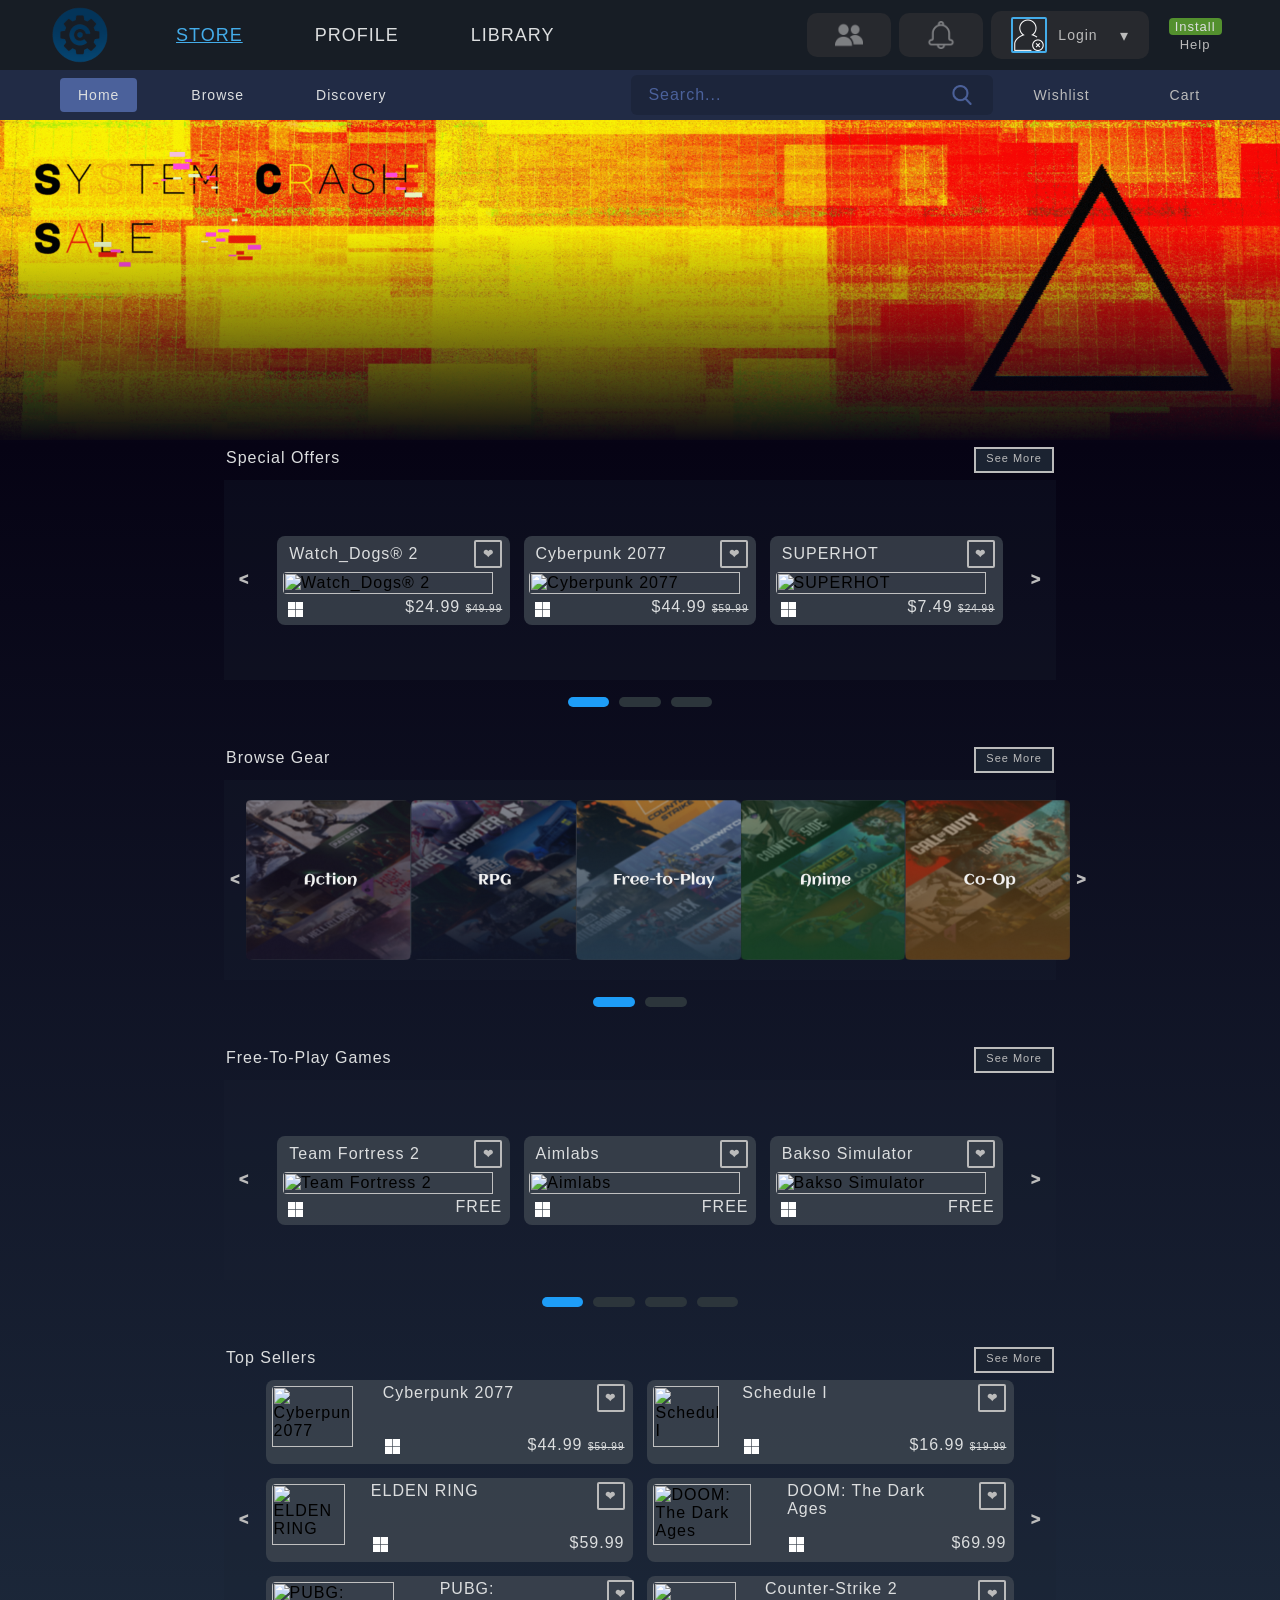
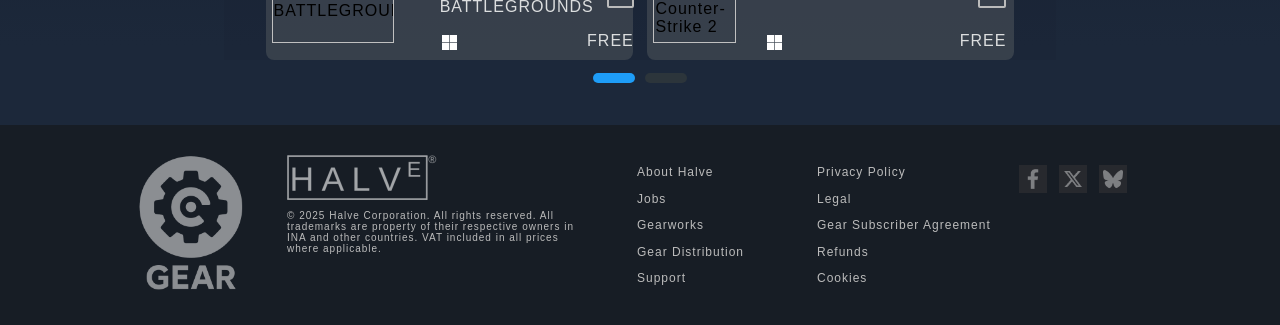
==== Gear-unfinished/index.html @ 1a7c44cd "fixed the directories for deployment" ====
<html lang="en">
<head>
    <meta charset="UTF-8">
    <meta name="viewport" content="width=device-width, initial-scale=1.0">
    <link rel="stylesheet" href="css/style.css">
    <link rel="shortcut icon" href="Assets/gear_logo.png" type="image/png">
    <title>Gear - Home</title>
</head>
<body>
    <section id="general">
        <div id="navbar">
            <!-- navbar-left -->
            <div id="navbar-left">
                <img src="Assets/gear_logo.png" alt="Gear" id="logo">
                <a href="main.html" id="active">STORE</a>
                <a href="profile.html">PROFILE</a>
                <a href="library.html">LIBRARY</a>
            </div>
            <!-- navbar-right -->
            <div id="navbar-right">
                <div class="img-background">
                    <img src="Assets/friends.png" alt="friend" id="fren">
                </div>
                <div class="noti-background">
                    <img src="Assets/notification.png" alt="friend" class="noti first_image">
                    <img src="Assets/notification_1.png" alt="friend" class="noti second_image">
                </div>
                <div id="user-menu">
                    <div class="user-background">
                        <img src="Assets/user-not-found.png" alt="Profile" class="profile-img">
                        <span class="username">Login</span>
                        <span class="balance"></span>
                        <span class="dropdown-icon">▾</span>
                    </div>
                    <div class="dropdown-button hidden">
                        <button id="logout-btn">Logout</button>
                    </div>
                </div>
                <div id="other-nav">
                    <a href="https://cdn.fastly.steamstatic.com/client/installer/SteamSetup.exe" id="install">Install</a>
                    <a href="https://help.steampowered.com/en/" id="help">Help</a>
                </div>
            </div>
        </div>
        <!-- below-navbar -->
        <div id="below-navbar">
            <!-- below-navbar-left -->
            <div id="below-navbar-left">
                <a href="main.html" class="bnl-block" id="active-subpage">Home</a>
                <a href="main.html#browse" class="bnl-block" >Browse</a>
                <a href="" class="bnl-block" >Discovery</a>
            </div>
            <!-- below-navbar-right -->
            <div id="below-navbar-right">
                <div class="search-bar">
                    <input type="text" id="search-input" placeholder="Search...">
                    <button id="search-button">
                        <img src="Assets/search.png" alt="Search">
                    </button>
                </div>
                <a href="wishlist.html">Wishlist</a>
                <a href="cart.html">Cart</a>
            </div>
        </div>
        <div id="sale-background">
            <img src="Assets/gear-sale-bg.gif" alt="Sale" id="sale-gif">
        </div>
        <div id="fade"></div>
        <div id="store-body">
            <div class="store-block" id="special">
                <div class="store-head">
                    <span>Special Offers</span>
                    <a href="">See More</a>
                </div>
                <div class="store-carousel">
                    <button><</button>
                    <!-- <div class="carousel-block-1">
                        <div class="game-header">
                            <span>Watch_Dogs® 2</span>
                            <button aria-label="Add to wishlist">❤︎</button>
                        </div>
                        <div class="game-image">
                            <img src="../Assets/Games/game-1.png" alt="Watch Dogs 2">
                        </div>
                        <div class="game-description">
                            <p>Welcome to San Francisco. Play as Marcus, a brilliant young hacker, and join the most notorious hacker group, DedSec. Your objective: execute the biggest hack of history.</p>
                        </div>
                        <div class="game-footer">
                            <img src="../Assets/icon_platform_win.png" alt="Windows">
                            <div class="price">
                                <span id="final-price">$24.99</span>
                                <span id="normal-price">$49.99</span>
                            </div>
                        </div>
                    </div>
                    <div class="carousel-block-1">
                        <div class="game-header">
                            <span>Cyberpunk 2077</span>
                            <button aria-label="Add to wishlist">❤︎</button>
                        </div>
                        <div class="game-image">
                            <img src="../Assets/Games/game-2.jpg" alt="Cyberpunk 2077">
                        </div>
                        <div class="game-description">
                            <p>Cyberpunk 2077 is an open-world, action-adventure RPG set in the dark future of Night City — a dangerous megalopolis obsessed with power, glamor, and ceaseless body modification.</p>
                        </div>
                        <div class="game-footer">
                            <img src="../Assets/icon_platform_win.png" alt="Windows">
                            <div class="price">
                                <span id="final-price">$44.99</span>
                                <span id="normal-price">$59.99</span>
                            </div>
                        </div>
                    </div>
                    <div class="carousel-block-1">
                        <div class="game-header">
                            <span>SUPERHOT</span>
                            <button aria-label="Add to wishlist">❤︎</button>
                        </div>
                        <div class="game-image">
                            <img src="../Assets/Games/game-3.jpg" alt="SUPERHOT">
                        </div>
                        <div class="game-description">
                            <p>SUPERHOT is the smash-hit FPS where time moves only when you move. No regenerating health bars. No conveniently placed ammo drops. It's you, alone, outnumbered and outgunned. Snatch weapons from fallen enemies to shoot, slice and dodge through a truly cinematic hurricane of slow-motion bullets.</p>
                        </div>
                        <div class="game-footer">
                            <img src="../Assets/icon_platform_win.png" alt="Windows">
                            <div class="price">
                                <span id="final-price">$7.49</span>
                                <span id="normal-price">$24.99</span>
                            </div>
                        </div>
                    </div> -->
                    <button>></button>
                </div>
                <div class="store-carousel-page">
                    <!-- <div class="carousel-button-1 active-button"></div>
                    <div class="carousel-button-1"></div>
                    <div class="carousel-button-1"></div>
                    <div class="carousel-button-1"></div> -->
                </div>
            </div>

            <div class="store-block" id="browse">
                <div class="store-head">
                    <span>Browse Gear</span>
                    <a href="">See More</a>
                </div>
                <div class="store-carousel">
                    <button><</button>
                    <div class="carousel-block-2">
                        <img src="Assets/Categories/category-0.png" alt="Action">
                    </div>
                    <div class="carousel-block-2">
                        <img src="Assets/Categories/category-1.png" alt="RPG">
                    </div>
                    <div class="carousel-block-2">
                        <img src="Assets/Categories/category-2.png" alt="Free-To-Play">
                    </div>
                    <div class="carousel-block-2">
                        <img src="Assets/Categories/category-3.png" alt="Anime">
                    </div>
                    <div class="carousel-block-2">
                        <img src="Assets/Categories/category-4.png" alt="Multiplayer">
                    </div>
                    <button>></button>
                </div>
                <div class="store-carousel-page">
                    <div class="carousel-button-2 active-button"></div>
                    <div class="carousel-button-2"></div>
                </div>
            </div>

            <div class="store-block" id="f2p">
                <div class="store-head">
                    <span>Free-To-Play Games</span>
                    <a href="">See More</a>
                </div>
                <div class="store-carousel">
                    <button><</button>
                    <!-- <div class="carousel-block-3">
                        <div class="game-header">
                            <span>Team Fortress 2</span>
                            <button aria-label="Add to wishlist">❤︎</button>
                        </div>
                        <div class="game-image">
                            <img src="../Assets/FTPGames/ftpgame-1.png" alt="Team Fortress 2">
                        </div>
                        <div class="game-description">
                            <p>Nine distinct classes provide a broad range of tactical abilities and personalities. Constantly updated with new game modes, maps, equipment and, most importantly, hats!</p>
                        </div>
                        <div class="game-footer">
                            <img src="../Assets/icon_platform_win.png" alt="Windows">
                            <span class="free">FREE</span>
                        </div>
                    </div>
                    <div class="carousel-block-3">
                        <div class="game-header">
                            <span>Aimlabs</span>
                            <button aria-label="Add to wishlist">❤︎</button>
                        </div>
                        <div class="game-image">
                            <img src="../Assets/FTPGames/ftpgame-2.jpg" alt="Aimlabs">
                        </div>
                        <div class="game-description">
                            <p>Aimlabs is the aim trainer of choice for over 40 Million players, from beginners to esports pros. Our unique aim analysis optimizes your gameplay, targets your weaknesses & builds key skills for any FPS game! Time to warm up with our unlimited scenarios & rank up in-game!</p>
                        </div>
                        <div class="game-footer">
                            <img src="../Assets/icon_platform_win.png" alt="Windows">
                            <span class="free">FREE</span>
                        </div>
                    </div>
                    <div class="carousel-block-3">
                        <div class="game-header">
                            <span>Bakso Simulator</span>
                            <button aria-label="Add to wishlist">❤︎</button>
                        </div>
                        <div class="game-image">
                            <img src="../Assets/FTPGames/ftpgame-3.jpg" alt="Bakso Simulator">
                        </div>
                        <div class="game-description">
                            <p>Run your own bakso stall, serve customers, and grow your business in this quirky Indonesian street food simulator. Upgrade your shop and manage the staff to create the most successful bakso business in this world!</p>
                        </div>
                        <div class="game-footer">
                            <img src="../Assets/icon_platform_win.png" alt="Windows">
                            <span class="free">FREE</span>
                        </div>
                    </div> -->
                    <button>></button>
                </div>
                <div class="store-carousel-page">
                    <!-- <div class="carousel-button-3 active-button"></div>
                    <div class="carousel-button-3"></div>
                    <div class="carousel-button-3"></div>
                    <div class="carousel-button-3"></div> -->
                </div>
            </div>

            <div class="store-block" id="top">
                <div class="store-head">
                    <span>Top Sellers</span>
                    <a href="">See More</a>
                </div>
                <div class="store-carousel-2">
                    <button><</button>
                    <div id="carousel-container">
                        <div class="carousel-layer">
                            <!-- <div class="carousel-block-4">
                                <div class="top-game-image">
                                    <img src="../Assets/Games/schedule1.jpg" alt="Schedule I">
                                </div>
                                <div class="top-game-description">
                                    <div class="top-game-header">
                                        <span>Schedule I</span>
                                        <button aria-label="Add to wishlist">❤︎</button>
                                    </div>
                                    <div class="top-game-footer">
                                        <img src="../Assets/icon_platform_win.png" alt="Windows">
                                        <div class="price">
                                            <span id="final-price">$16.99</span>
                                            <span id="normal-price">$19.99</span>
                                        </div>
                                    </div>
                                </div>
                            </div>
                            <div class="carousel-block-4">
                                <div class="top-game-image">
                                    <img src="../Assets/Games/eldenring.jpg" alt="Elden Ring">
                                </div>
                                <div class="top-game-description">
                                    <div class="top-game-header">
                                        <span>ELDEN RING</span>
                                        <button aria-label="Add to wishlist">❤︎</button>
                                    </div>
                                    <div class="top-game-footer">
                                        <img src="../Assets/icon_platform_win.png" alt="Windows">
                                        <div class="price">
                                            <span id="final-price">$59.99</span>
                                            <span id="normal-price"></span>
                                        </div>
                                    </div>
                                </div>
                            </div> -->
                        </div>
                        <div class="carousel-layer">
                            <!-- <div class="carousel-block-4">
                                <div class="top-game-image">
                                    <img src="../Assets/Games/doomthedarkages.jpg" alt="DOOM">
                                </div>
                                <div class="top-game-description">
                                    <div class="top-game-header">
                                        <span>DOOM: The Dark Ages</span>
                                        <button aria-label="Add to wishlist">❤︎</button>
                                    </div>
                                    <div class="top-game-footer">
                                        <img src="../Assets/icon_platform_win.png" alt="Windows">
                                        <div class="price">
                                            <span id="final-price">$69.99</span>
                                            <span id="normal-price"></span>
                                        </div>
                                    </div>
                                </div>
                            </div>
                            <div class="carousel-block-4">
                                <div class="top-game-image">
                                    <img src="../Assets/Games/pubgbattlegrounds.jpg" alt="PUBG">
                                </div>
                                <div class="top-game-description">
                                    <div class="top-game-header">
                                        <span>PUBG: BATTLEGROUNDS</span>
                                        <button aria-label="Add to wishlist">❤︎</button>
                                    </div>
                                    <div class="top-game-footer">
                                        <img src="../Assets/icon_platform_win.png" alt="Windows">
                                        <div class="price">
                                            <span id="final-price">FREE</span>
                                            <span id="normal-price"></span>
                                        </div>
                                    </div>
                                </div>
                            </div> -->
                        </div>
                        <div class="carousel-layer">
                            <!-- <div class="carousel-block-4">
                                <div class="top-game-image">
                                    <img src="../Assets/Games/counterstrike2.jpg" alt="CS2">
                                </div>
                                <div class="top-game-description">
                                    <div class="top-game-header">
                                        <span>Counter-Strike 2</span>
                                        <button aria-label="Add to wishlist">❤︎</button>
                                    </div>
                                    <div class="top-game-footer">
                                        <img src="../Assets/icon_platform_win.png" alt="Windows">
                                        <div class="price">
                                            <span id="final-price">FREE</span>
                                            <span id="normal-price"></span>
                                        </div>
                                    </div>
                                </div>
                            </div>
                            <div class="carousel-block-4">
                                <div class="top-game-image">
                                    <img src="../Assets/Games/helldivers2.jpg" alt="Helldivers">
                                </div>
                                <div class="top-game-description">
                                    <div class="top-game-header">
                                        <span>HELLDIVERS™ 2</span>
                                        <button aria-label="Add to wishlist">❤︎</button>
                                    </div>
                                    <div class="top-game-footer">
                                        <img src="../Assets/icon_platform_win.png" alt="Windows">
                                        <div class="price">
                                            <span id="final-price">$31.99</span>
                                            <span id="normal-price">$39.99</span>
                                        </div>
                                    </div>
                                </div>
                            </div> -->
                        </div>
                    </div>
                    <button>></button>
                </div>
                <div class="store-carousel-page">
                    <!-- <div class="carousel-button-4 active-button"></div>
                    <div class="carousel-button-4"></div> -->
                </div>
            </div>
        </div>
        <div id="footer">
            <img src="Assets/full-gear-logo-white.png" alt="Gear Logo" id="footer-logo">
            <div id="copyright-block">
                <img src="Assets/HALVe-logo.png" alt="Halve Copyright">
                <p>© 2025 Halve Corporation. All rights reserved. All trademarks are property of their respective owners in INA and other countries.
VAT included in all prices where applicable.</p>
            </div>
            <div class="links-list">
                <a href="https://www.valvesoftware.com/en/about" target="_blank" rel="noopener noreferrer">About Halve</a>
                <a href="https://www.valvesoftware.com/en/" target="_blank" rel="noopener noreferrer">Jobs</a>
                <a href="https://partner.steamgames.com/" target="_blank" rel="noopener noreferrer">Gearworks</a>
                <a href="https://partner.steamgames.com/steamdirect" target="_blank" rel="noopener noreferrer">Gear Distribution</a>
                <a href="https://help.steampowered.com/en/" target="_blank" rel="noopener noreferrer">Support</a>
            </div>
            <div class="links-list">
                <a href="https://store.steampowered.com/privacy_agreement/" target="_blank" rel="noopener noreferrer">Privacy Policy</a>
                <a href="https://store.steampowered.com/legal/" target="_blank" rel="noopener noreferrer">Legal</a>
                <a href="https://store.steampowered.com/subscriber_agreement/" target="_blank" rel="noopener noreferrer">Gear Subscriber Agreement</a>
                <a href="https://store.steampowered.com/steam_refunds/" target="_blank" rel="noopener noreferrer">Refunds</a>
                <a href="https://store.steampowered.com/account/cookiepreferences/" target="_blank" rel="noopener noreferrer">Cookies</a>
            </div>
            <div id="socials-list">
                <a href="http://www.facebook.com/Steam" target="_blank" rel="noopener noreferrer">
                    <div class="socials-button">
                        <img src="Assets/facebook-icon.png" alt="FB">
                    </div>
                </a>
                <a href="https://x.com/steam" target="_blank" rel="noopener noreferrer">
                    <div class="socials-button">
                        <img src="Assets/twitter-x-icon.png" alt="X">
                    </div>
                </a>
                <a href="https://bsky.app/profile/steampowered.com" target="_blank" rel="noopener noreferrer">
                    <div class="socials-button">
                        <img src="Assets/bluesky-icon.png" alt="bsky">
                    </div>
                </a>
            </div>
        </div>
    </section>
    <script src="js/script.js" defer></script>
    <script src="Database/database.js"></script>
</body>
</html>
---- Gear-unfinished/css/style.css ----
:root {
  --primary-blue: #1c283a;
  --secondary-blue: #171D25;
  --dark-blue: #060314;
  --primary-below-navbar: #212B45;
  --secondary-below-navbar: #4B619B;
  --hovered-below-navbar: #435ca2;
  --primary-text: #DCDEDF;
  --hovered-text: #FFFFFF;
  --active-text: #44ace9;
  --active-hovered-text: #1e9df7;
  --carousel-button: #2c353b;
  --active-carousel-button: #1e9df7;
  --primary-button-bg: #27292E;
  --segoe: 'Segoe UI', Tahoma, Geneva, Verdana, sans-serif;
  --franklin: 'Franklin Gothic', 'Arial Narrow', Arial, sans-serif;
}

* {
    font-family: var(--franklin);
    letter-spacing: 1px;
}

html {
  scroll-behavior: smooth;
}

#browse {
    scroll-margin-top: 100px;
}

span {
    color: var(--primary-text);
    font-family: var(--segoe);
}

body {
    background-color: var(--primary-blue);
    margin: 0px;
}

#navbar {
    display: flex;
    position: fixed;
    background-color: var(--secondary-blue);
    align-items: center;
    height: 70px;
    width: 100%;
    border: 0px;
    margin: 0px;
    padding-left: 24px;
    z-index: 2;
}

#logo {
    display: inline-block;
    width: 60px;
    height: 60px;
}

#navbar-left {
    display: flex;
    position: fixed; 
    width: 35%;
    height: auto;
    align-items: center;
    border: 0px;
    margin: 0px;
    margin-left: 2%;
}

#navbar-left a {
    color: var(--primary-text);
    text-decoration: none;
    font-size: 18px;
    margin-left: 60px;
    padding: 3px 6px;
    transition: color 0.3s ease, text-decoration 0.3s ease;
}

#navbar-left a:hover {
    color: var(--hovered-text);
}

#navbar-left #active {
    color: var(--active-text);
    text-decoration: underline;
    font-size: 18px;
    margin-left: 60px;
    padding: 3px 6px;
    transition: color 0.3s ease;
}

#navbar-left #active:hover {
    color: var(--active-hovered-text);
}

#navbar-right {
    display: flex;
    position: fixed;
    width: 35%;
    height: auto;
    align-items: center;
    justify-content: flex-end;
    margin-left: 57%;
    padding: 0 20px;
}

.img-background{
    display: flex;
    background-color: var(--primary-button-bg);
    padding: 8px 28px;
    margin-left: 8px;
    border-radius: 10px;
    align-items: center;
    justify-content: center;
    width: fit-content;
    height: fit-content;
    cursor: pointer;
}

.img-background:hover #fren {
    filter: brightness(0) invert(1) opacity(0.5);
}

#fren{
    display: inline-block;
    width: 28px;
    height: 28px;
    filter: brightness(0) invert(1) opacity(0.4);
    transition: filter 0.3s ease;
}

.noti-background{
    display: flex;
    position: relative;
    background-color: var(--primary-button-bg);
    padding: 22px 42px;
    margin-left: 8px;
    border-radius: 10px;
    align-items: center;
    justify-content: center;
    width: fit-content;
    height: fit-content;
    cursor: pointer;
}

.noti{
    position: absolute;
    display: inline-block;
    width: 28px;
    height: 28px;
    filter: brightness(0) invert(1) opacity(0.4);
    opacity: 0;
    transition: filter 0.3s ease, opacity 0.3s ease-in-out; 
}

.first_image {
    opacity: 1;
}

.noti-background:hover .first_image {
    opacity: 0;
    filter: brightness(0) invert(1) opacity(0.4);
}

.noti-background:hover .second_image {
    opacity: 1;
    filter: brightness(0) invert(1) opacity(0.5);
}

#noti:hover {
    content: url("../Assets/notification_1.png");
}

/* profile */
#user-menu {
    width: fit-content;
    display: flex;
}

.user-background{
    display: flex;
    background-color: var(--primary-button-bg);
    padding: 6px 20px;
    margin-left: 8px;
    border-radius: 10px;
    align-items: center;
    justify-content: center;
    width: fit-content;
    height: fit-content;
    cursor: pointer;
    z-index: 3;
}

.profile-img {
    width: 32px;
    height: 32px;
    border: solid;
    border-color: var(--active-text);
    border-width: 2px;
    border-radius: 2px;
    margin-right: 4px;
    transition: width 0.3s ease, height 0.3s ease, border-color 0.3s ease;
}

.username {
    margin: 7px;
    font-size: 14px;
    font-weight: 500;
    color: #bbbbbb;
    margin-right: 12px;
    transition: color 0.3s ease;
}

.balance {
    margin: 0;
    font-weight: 400;
    font-size: 11px;
    color: #bbbbbb;
    transition: color 0.3s ease;
}

.dropdown-icon {
    margin-left: auto;
    padding-left: 10px;
    font-size: 16px;
    color: #bbbbbb;
    cursor: pointer;
    transition: color 0.3s ease;
}

.dropdown-button {
  position: absolute;
  top: 100%;
  width: 30%;
  margin-left: 7px;
  margin-top: -5px;
  background-color: var(--primary-button-bg);
  padding: 10px;
  border-radius: 5px;
  z-index: 2;
  transition: all 0.3s ease;
}

.hidden {
    margin-top: -48px;
    opacity: 0;
}

.dropdown-button button {
  background-color: #ff4d4d;
  color: var(--primary-text);
  font-family: var(--franklin);
  width: 100%;
  border: none;
  padding: 8px 12px;
  border-radius: 4px;
  cursor: pointer;
  transition: all 0.3s ease;
}

.dropdown-button button:hover {
  background-color: #ff6060;
}

.user-background:hover .profile-img {
    width: 36px;
    height: 36px;
    border-color: var(--active-hovered-text);
}

.user-background:hover .username, .user-background:hover .balance, .user-background:hover .dropdown-icon {
    color: #cccccc;
}
/* profile */

#other-nav {
    display: flex;
    height: 100%;
    flex-direction: column;
    justify-content: space-between;
    align-items: center;
}

/* help */
#help{
    margin-left: 20px;
    font-size: 13px;
    color: #bbbbbb;
    text-decoration: none;
    font-family: var(--segoe);
    transition: color 0.3s ease;
    margin-top: 2px;
}

#help:hover {
    color: #cccccc;
}
/* help */

#install {
    margin-left: 20px;
    font-size: 13px;
    color: var(--primary-text);
    background-color: #53902e;
    border-radius: 4px;
    padding: 1px 6px;
    text-decoration: none;
    font-family: var(--segoe);
    transition: color 0.3s ease, background-color 0.3s ease;
}

#install:hover {
    color: var(--hovered-text);
    background-color: #609f39;
}

/* Below Navbar */
#below-navbar {
    display: flex;
    background-color: var(--primary-below-navbar);
    align-items: center;
    height: 50px;
    width: auto;
    border: 0px;
    margin: 0px;
    padding-left: 24px;
    padding-top: 70px;
}

#below-navbar a {
    font-size: 14px;
    font-family: 'Segoe UI', Tahoma, Geneva, Verdana, sans-serif;
}

#below-navbar span {
    font-size: 14px;
}

#below-navbar-left {
    display: flex;
    width: 35%;
    height: auto;
    align-items: center;
    border: 0px;
    margin-left: 8px;
    padding: 0 10px;
}

#active-subpage {
    background-color: var(--secondary-below-navbar);
    color: var(--primary-text);
    transition: color 0.3s ease, background-color 0.3s ease;
}

#active-subpage:hover {
    background-color: var(--hovered-below-navbar);
    color: var(--hovered-text);
}

.bnl-block {
    display: flex;
    padding: 9px 18px;
    border-radius: 4px;
    align-items: center;
    justify-content: center;
    width: fit-content;
    height: fit-content;
    text-decoration: none;
    margin: 0px 18px;
    color: var(--primary-text);
    transition: color 0.3s ease;
}

.bnl-block:hover {
    color: var(--hovered-text);
}

#below-navbar-right {
    display: flex;
    width: 35%;
    height: auto;
    align-items: center;
    justify-content: flex-end;
    margin-left: 23%;
    padding: 0 20px;
}

.search-bar {
    display: flex;
    background-color: #1c253b;
    padding: 9px 15px;
    margin-left: 24px;
    border-radius: 6px;
    align-items: center;
    justify-content: center;
    width: fit-content;
    height: fit-content;
}

.search-bar input {
    flex: 1;
    background: transparent;
    border: none;
    color: var(--primary-text);
    caret-color: var(--primary-text);
    font-family: 'Segoe UI', Tahoma, Geneva, Verdana, sans-serif;
    font-size: 16px;
    outline: none;
    width: 300px;
    transition: color 0.3s ease, caret-color 0.3s ease;
}

.search-bar input:hover {
    color: var(--hovered-text);
    caret-color: var(--hovered-text);
}

.search-bar input:focus::placeholder, .search-bar input:focus:hover::placeholder {
    color: transparent;
}

.search-bar input::placeholder {
    color: #4B619B;
    transition: color 0.3s ease;
}

.search-bar input:hover::placeholder {
    color: #617DC7;
}

.search-bar button {
    background: transparent;
    border: none;
    transition: filter 0.3s ease-in-out;
}

.search-bar button img {
    background: transparent;
    width: 20px;
    height: 20px;
    filter: brightness(0) saturate(100%) invert(38%) sepia(13%) saturate(1837%) hue-rotate(186deg) brightness(93%) contrast(91%);
}

.search-bar button:hover {
    filter: brightness(130%);
}

/* below-navbar-right */
#below-navbar-right a {
    margin: 60px 40px;
    color: var(--primary-text);
    color: #bbbbbb;
    text-decoration: none;
    transition: color 0.3s ease;
}

#below-navbar-right a:hover {
    color: #cccccc;
}

#sale-background {
    display: block;
    position: relative;
    background-color: var(--primary-below-navbar);
    align-items: center;
    width: auto;
    height: auto;
    border: 0px;
    margin: 0px;
    z-index: -1;
}

#sale-background #sale-gif {
    width: 100%;
    height: auto;
    display: block;
}

#fade {
    position: relative;
    display: block;
    background: linear-gradient(#06031400, var(--dark-blue));
    align-items: center;
    width: auto;
    height: 215px;
    border: 0px;
    margin-top: -210px;
}

#store-body {
    position: relative;
    display: block;
    background: linear-gradient(var(--dark-blue), var(--primary-blue));
    align-items: center;
    width: auto;
    height: auto;
    margin-bottom: 80px;
    border: 0px;
}

.store-block {
    width: 65%; /* 60 */
    height: 300px;
    display: flexbox;
    position: relative;
    margin: auto;
}

.store-block span {
    font-family: var(--franklin);
    margin: 4px 2px;
}

.store-head {
    display: flex;
    position: relative;
    width: 100%;
    height: 30px;
    margin-bottom: 5px;
    justify-content: space-between;
}

.store-head a {
    font-family: var(--segoe);
    font-size: 11px;
    text-decoration: none;
    color: #bbbbbb;
    margin: 2px 2px;
    padding: 3px 10px;
    background-color: #1B2331;
    border: solid;
    border-color: #bbbbbb;
    border-width: 2px;
    transition: color 0.3s ease, background-color 0.3s ease, border-color 0.3s ease;
}

.store-head a:hover {
    color: #cccccc;
    border-color: #cccccc;
    background-color: #1d2634;
}

.store-carousel {
    display: flex;
    position: relative;
    justify-content: space-between;
    align-items: center;
    width: 100%;
    height: 200px;
    background-color: #1B23313f;
    margin-bottom: 12px;
}

.store-carousel-page {
    width: 100%;
    height: 20px;
    display: flex;
    flex-direction: row;
    justify-content: center;
    align-items: center;
}

.carousel-button-1, .carousel-button-2, .carousel-button-3, .carousel-button-4 {
    width: 5%;
    height: 50%;
    background-color: var(--carousel-button);
    border-radius: 20px;
    margin: 0px 5px;
}

.store-carousel-page .active-button {
    background-color: var(--active-carousel-button);
}

.store-carousel-2 {
    display: flex;
    position: relative;
    justify-content: space-between;
    align-items: center;
    width: 100%;
    height: 280px;
    margin-bottom: 8px;
    background-color: #1B23313f;
}

.store-carousel button, .store-carousel-2 button {
    height: 100%;
    width: 40px;
    border: none;
    font-family: var(--segoe);
    font-size: 16px;
    font-weight: 1000;
    color: #bbbbbb;
    background-color: #1B233100;
    cursor: pointer;
    transition: color 0.3s ease, background-color 0.3s ease;
}

.store-carousel button:hover, .store-carousel-2 button:hover {
    color: #cccccc;
    background-color: #222c3c;
}

.store-carousel .carousel-block-1 {
    height: auto; /* 85 */
    width: 28%;
    border: none;
    border-radius: 8px;
    background-color: #404952bf;
    transition: background-color 0.3s ease, margin-top 0.3s ease;
    cursor: pointer;
    transition: opac;
}

.store-carousel .carousel-block-2 {
    height: auto; /* 85 */
    width: auto;
    border: none;
    border-radius: 8px;
    background-color: #404952bf;
    cursor: pointer;
}

.store-carousel .carousel-block-3 {
    height: auto; /* 85 */
    width: 28%;
    border: none;
    border-radius: 8px;
    background-color: #404952bf;
    transition: background-color 0.3s ease, margin-top 0.3s ease;
    cursor: pointer;
}

.store-carousel-2 #carousel-container {
    height: 100%; /* 85 */
    width: 90%;
    border: none;
    display: flex;
    flex-direction: column;
    justify-content: space-between;
    cursor: pointer;
}

#carousel-container .carousel-layer {
    height: 30%;
    width: 100%;
    display: flex;
    justify-content: space-between;
    border: none;
}

.carousel-layer .carousel-block-4 {
    height: auto; /* 85 */
    width: 49%;
    display: flex;
    border: none;
    border-radius: 8px;
    background-color: #404952bf;
    transition: background-color 0.3s ease, margin 0.3s ease;
    cursor: pointer;
}

.carousel-block-1:hover {
    background-color: #3f4851;
    margin-top: -10px;
}

.game-header .wishlisted {
    color: #dc2d2d;
    transition: all 0.3s ease;
}

.game-header .wishlisted:hover {
    color: #dc2d2d;
}

.wishlist-btn.wishlisted {
    color: red;
}

.wishlist-btn:hover.wishlisted {
    color: red;
}

.game-description {
    display: none;
    opacity: 0;
    visibility: hidden;
    transition: display 1s ease, opacity 0.3s ease;
}

.carousel-block-1:hover .game-description {
    display: flex;
    opacity: 1;
    visibility: visible;
}

.carousel-block-3:hover {
    background-color: #3f4851;
    margin-top: -10px;
}

.carousel-block-3:hover .game-description {
    display: flex;
    opacity: 1;
    visibility: visible;
}

.game-description p {
    font-family: var(--segoe);
    color: #bbbbbb;
    font-size: 11px;
    text-align: justify;
    margin: 8px;
}

.game-header {
    display: flex;
    position: relative;
    align-content: center;
    align-items: center;
    width: 100%;
    justify-content: space-between;
}

.game-header span {
    color: var(--primary-text);
    font-family: var(--segoe);
    color: var(--primary-text);
    margin: 2px 12px;
}

.game-header button {
    width: 28px;
    height: 28px;
    font-family: var(--segoe);
    font-size: 12px;
    border: solid 2px;
    border-radius: 2px;
    padding: auto;
    border-color: #bbbbbb;
    margin: 4px 8px;
}

.game-image {
    display: flex;
    position: relative;
    align-content: center;
    justify-content: center;
    width: 100%;
}

.game-image img {
    width: 95%;
    border-radius: 4px;
}

.game-footer {
    display: flex;
    position: relative;
    align-content: center;
    justify-content: space-between;
    width: 100%;
}

.game-footer img {
    margin: 5px 8px 6px;
    width: 20px;
    height: 20px;
}

.game-footer .price {
    margin: 4px 8px 6px;
}

.game-footer #final-price {
    font-family: var(--segoe);
    padding: 0px;
    margin: 0px;
}

.game-footer #normal-price {
    font-size: 10px;
    font-family: var(--segoe);
    text-decoration: line-through;
    padding: 0px;
    margin: 0px;
}

.carousel-block-2 img {
    height: 80%;
    transition: filter 0.3s ease, margin 0.3s ease;
    cursor: pointer;
}

.carousel-block-2:hover img {
    filter: brightness(120%);
    margin-top: -10px;
}

.free {
    font-family: var(--segoe);
    padding: 3px 8px 6px;
    font-weight: normal;
}

.top-game-image {
    display: flex;
    position: relative;
    flex-direction: row;
    height: 100%;
    width: fit-content;
}

.top-game-image img {
    height: 85%;
    border-radius: 4px;
    margin: auto 6px;
}

.top-game-description {
    display: flex;
    width: 100%;
    height: 100%;
    flex-direction: column;
    justify-content: space-between;
}

.top-game-header, .top-game-footer {
    display: flex;
    width: 100%;
    justify-content: space-between;
}

.top-game-header span {
    color: var(--primary-text);
    font-family: var(--segoe);
    color: var(--primary-text);
    margin: 4px;
    transition: font-size 0.3s ease;
}

.top-game-header button {
    width: 28px;
    height: 28px;
    font-family: var(--segoe);
    font-size: 12px;
    border: solid 2px;
    border-radius: 2px;
    padding: auto;
    border-color: #bbbbbb;
    margin: 4px 8px;
}

.top-game-footer img {
    margin: 5px 3px 8px;
    width: 20px;
    height: 20px;
}

.top-game-footer .price {
    margin: 5px 8px 8px;
}

.top-game-footer #final-price {
    font-family: var(--segoe);
    padding: 0px;
    margin: 0px;
}

.top-game-footer #normal-price {
    font-size: 10px;
    font-family: var(--segoe);
    text-decoration: line-through;
    padding: 0px;
    margin: 0px;
}

.carousel-block-4:hover {
    background-color: #3f4851;
    margin-top: -4px;
    margin-bottom: -4px;
}

.carousel-block-4:hover .top-game-header span {
    font-size: 18px;
}

#footer {
    display: flex;
    position: relative;
    width: auto;
    height: 200px;
    background-color: var(--secondary-blue);
    justify-content: center;
    align-items: center;
}

#footer #footer-logo {
    height: 80%;
    filter: brightness(0) invert(1) opacity(0.5);
}

#footer #copyright-block {
    display: block;
    position: relative;
    height: 70%;
    width: 300px;
    margin: 0px 50px 0px 16px;
}

#copyright-block img {
    width: 50%;
    filter: invert(1) opacity(0.6);
}

#footer p {
    font-family: var(--segoe);
    font-size: 10px;
    color: #bbbbbb;
}

#footer a {
    font-family: var(--segoe);
    font-size: 12px;
    color: #bbbbbb;
    text-decoration: none;
    transition: color 0.3s ease;
}

#footer a:hover {
    color: #cccccc;
}

#footer .links-list {
    height: 60%;
    width: 180px;
    display: flex;
    flex-direction: column;
    position: relative;
    justify-content: space-between;
    margin: 0px;
}

#footer #socials-list {
    height: 60%;
    width: 140px;
    display: flex;
    position: relative;
    margin: 0px 16px;
}

#socials-list .socials-button {
    height: 20px;
    width: 20px;
    background-color: var(--primary-button-bg);
    padding: 4px;
    margin: 0px 6px 6px;
    cursor: pointer;
}

.socials-button img {
    height: 100%;
    width: 100%;
    filter: brightness(0) invert(1) opacity(0.4);
    transition: filter 0.3s ease;
}

.socials-button:hover img {
    filter: brightness(0) invert(1) opacity(0.6);
}
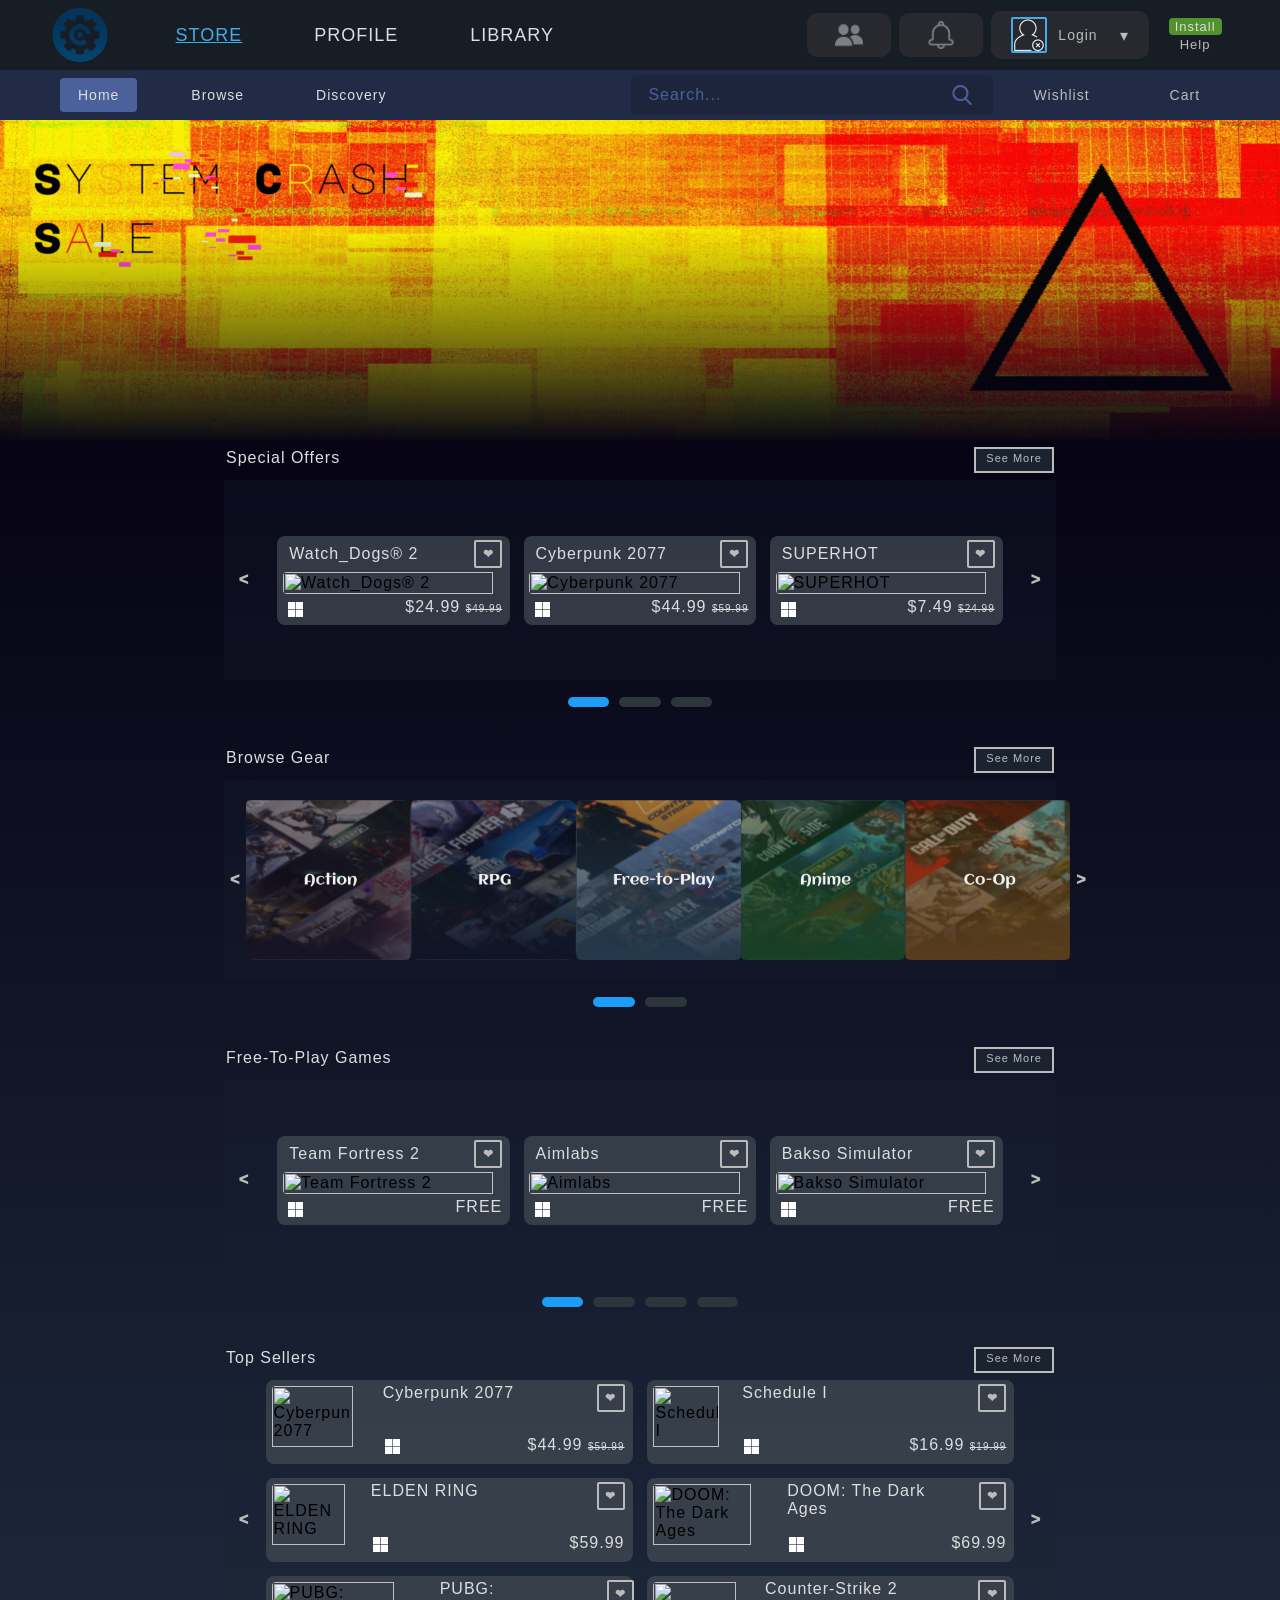
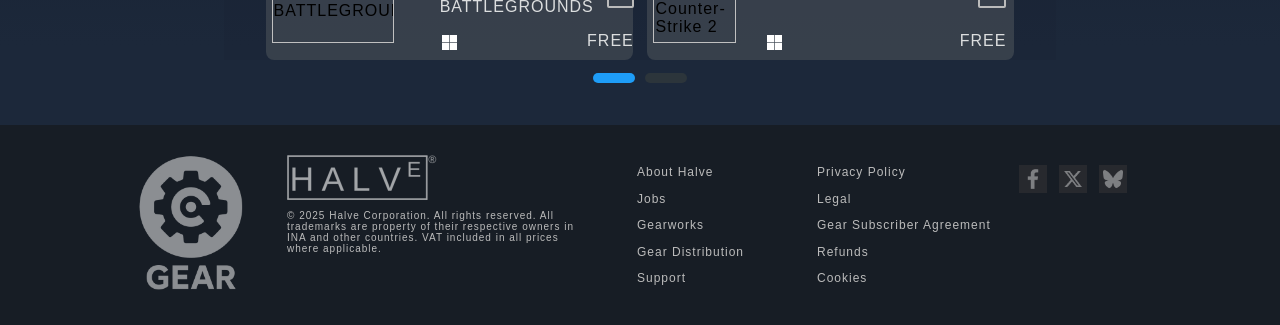
==== commit 584c5187: "Update index.html" ====
--- a/Gear-unfinished/index.html
+++ b/Gear-unfinished/index.html
@@ -12,7 +12,7 @@
             <!-- navbar-left -->
             <div id="navbar-left">
                 <img src="Assets/gear_logo.png" alt="Gear" id="logo">
-                <a href="main.html" id="active">STORE</a>
+                <a href="index.html" id="active">STORE</a>
                 <a href="profile.html">PROFILE</a>
                 <a href="library.html">LIBRARY</a>
             </div>
@@ -46,8 +46,8 @@
         <div id="below-navbar">
             <!-- below-navbar-left -->
             <div id="below-navbar-left">
-                <a href="main.html" class="bnl-block" id="active-subpage">Home</a>
-                <a href="main.html#browse" class="bnl-block" >Browse</a>
+                <a href="index.html" class="bnl-block" id="active-subpage">Home</a>
+                <a href="index.html#browse" class="bnl-block" >Browse</a>
                 <a href="" class="bnl-block" >Discovery</a>
             </div>
             <!-- below-navbar-right -->
@@ -410,4 +410,4 @@
     <script src="js/script.js" defer></script>
     <script src="Database/database.js"></script>
 </body>
-</html>+</html>
